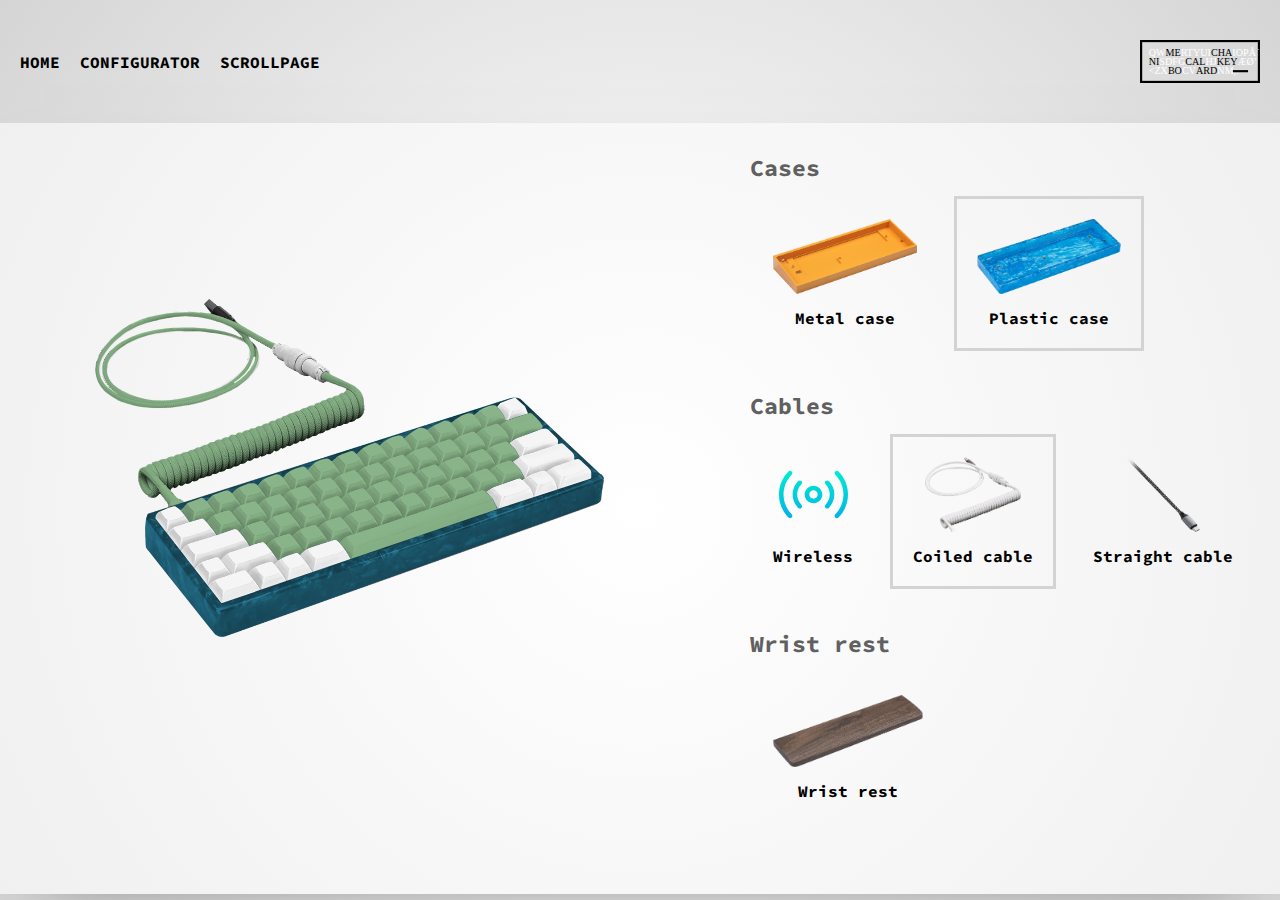
==== configurator.html @ 339ee1d7 "toggling features" ====
<!DOCTYPE html>
<html lang="en">
  <head>
    <meta charset="UTF-8" />
    <meta http-equiv="X-UA-Compatible" content="IE=edge" />
    <meta name="viewport" content="width=device-width, initial-scale=1.0" />
    <link rel="stylesheet" href="./styles/index.css" />
    <link rel="stylesheet" href="./styles/configurator.css" />
    <title>Keyboard configurator</title>
  </head>
  <body>
    <header class="wrapper header--configurator">
      <nav>
        <ul>
          <li><a href="./index.html">HOME</a></li>
          <li><a href="./configurator.html">CONFIGURATOR</a></li>
          <li><a href="./scrollpage.html">SCROLLPAGE</a></li>
        </ul>
      </nav>
      <img class="logo" src="./images/logo.svg" alt="mechanical keyboard" />
    </header>
    <div class="config-container wrapper">
      <div class="keyboard">
        <div class="color-picker"></div>
      </div>
      <div class="options">
        <span class="subheading">Cases</span>
        <div class="option-container">
          <div
            class="option-item"
            data-feature="metalCase"
            data-category="case"
          >
            <div class="option">
              <img src="./images/orange-case.svg" alt="" />
            </div>
            <h3>Metal case</h3>
          </div>
          <div
            class="option-item active"
            data-feature="plasticCase"
            data-category="case"
          >
            <div class="option">
              <img src="./images/blue-case.svg" alt="" />
            </div>
            <h3>Plastic case</h3>
          </div>
        </div>
        <span class="subheading">Cables</span>
        <div class="option-container">
          <div
            class="option-item"
            data-feature="wireless"
            data-category="cable"
          >
            <div class="option">
              <img src="./images/signal.svg" alt="" />
            </div>
            <h3>Wireless</h3>
          </div>
          <div
            class="option-item active"
            data-feature="coiledCable"
            data-category="cable"
          >
            <div class="option">
              <img src="./images/coiled-cable.svg" alt="" />
            </div>
            <h3>Coiled cable</h3>
          </div>
          <div
            class="option-item"
            data-feature="straightCable"
            data-category="cable"
          >
            <div class="option">
              <img src="./images/straight-cable.svg" alt="" />
            </div>
            <h3>Straight cable</h3>
          </div>
        </div>
        <span class="subheading">Wrist rest</span>
        <div class="option-container">
          <div
            class="option-item"
            data-feature="wristRest"
            data-category="wristRest"
          >
            <div class="option">
              <img src="./images/wrist-rest.svg" alt="" />
            </div>
            <h3>Wrist rest</h3>
          </div>
        </div>
      </div>
    </div>
    <div class="selectedFeatures"></div>

    <script src="./scripts/script.js"></script>
  </body>
</html>
---- styles/index.css ----
@import url("https://fonts.googleapis.com/css2?family=Source+Code+Pro:ital,wght@0,300;0,400;0,700;1,300&display=swap");

:root {
  --primary-font: "Source Code Pro", monospace;
}
* {
  margin: 0;
  padding: 0;
  box-sizing: border-box;
}

body {
  background: radial-gradient(
    circle,
    rgba(255, 255, 255, 1) 0%,
    rgba(213, 213, 213, 1) 100%
  );
}

.wrapper {
  max-width: 1400px;
  margin: 0px auto;
}
header {
  display: flex;
  flex-wrap: wrap;
  align-items: center;
  padding: 60px 20px;
}
nav ul {
  list-style: none;
  display: flex;
}
nav ul li a {
  text-decoration: none;
  color: black;
  padding-right: 20px;
  font-family: var(--primary-font);
  font-weight: 700;
}

.logo {
  position: absolute;
  left: 50%;
  transform: translateX(-50%);
  width: 190px;
}

main {
  height: 100vh;
  display: flex;
  align-items: center;
  justify-content: center;
}

.cta h1 {
  font-family: var(--primary-font);
  max-width: 500px;
  font-weight: 400;
  margin-bottom: 20px;
}

.cta h3 {
  font-family: var(--primary-font);
  margin-bottom: 25px;
  font-size: 16px;
  font-weight: 300;
  max-width: 500px;
}

.cta a {
  margin-top: 20px;
  background: black;
  border: none;
  padding: 15px 25px;
  color: white;
  font-family: var(--primary-font);
  text-decoration: none;
}
main img {
  padding-left: 50px;
  max-width: 800px;
}

.mechanical-switches {
  display: flex;
  align-items: center;
  justify-content: center;
}

.ms h3 {
  max-width: 400px;
}
---- styles/configurator.css ----
.header--configurator .logo {
  width: 120px;
  position: static;
  transform: unset;
}
.header--configurator {
  padding: 40px 20px;
  justify-content: space-between;
}

.config-container {
  display: flex;
  align-items: stretch;
  justify-content: center;
  background: radial-gradient(
    circle,
    rgba(255, 255, 255, 1) 0%,
    rgba(240, 240, 240, 1) 100%
  );
  margin: auto;
  -webkit-box-shadow: 0px 24px 71px -45px rgba(0, 0, 0, 0.56);
  -moz-box-shadow: 0px 24px 71px -45px rgba(0, 0, 0, 0.56);
  box-shadow: 0px 24px 71px -45px rgba(0, 0, 0, 0.56);
}

.options {
  padding: 30px 10px;
}
.config-container span {
  font-family: var(--primary-font);
  font-weight: 700;
  font-size: 23px;
  color: #606060;
}

h3 {
  font-family: var(--primary-font);
  font-size: 16px;
}
h4 {
  font-family: var(--primary-font);
  font-size: 12px;
  font-weight: 300;
  max-width: 100px;
}

.subheading {
  display: block;
  padding-bottom: 14px;
}

.option img {
  max-width: 150px;
  max-height: 75px;
  margin-bottom: 10px;
}

.option-container {
  display: flex;
  margin-bottom: 40px;
  justify-content: flex-start;
  max-width: 700px;
}
.option-item {
  padding: 20px;
  border: 3px solid transparent;
  margin-right: 14px;
  transition: all 0.3s;
  cursor: pointer;
  display: flex;
  flex-direction: column;
  align-items: center;
}

.option-item:hover,
.option-item.active {
  border: 3px solid lightgrey;
}

.keyboard {
  display: flex;
  flex-grow: 1;
  justify-content: center;
  align-items: center;
  position: relative;
}

svg {
  display: block;
  width: 600px;
  height: auto;
}

svg g:not(.shadow) path:hover {
  filter: contrast(0.5);
  cursor: pointer;
}

.shadow {
  pointer-events: none;
}

.color-picker {
  position: absolute;
  top: 0;
  right: 0;
}
.color {
  --color: black;
  width: 70px;
  height: 70px;
  border: 5px solid var(--color);
  background: var(--color);
  cursor: pointer;
  transition: all 0.3s ease-in-out;
}

.color:hover {
  transform: scale(1.1);
  transform-origin: center;
}

.color.active {
  border: 5px solid black;
  transform: scale(1.1);
}
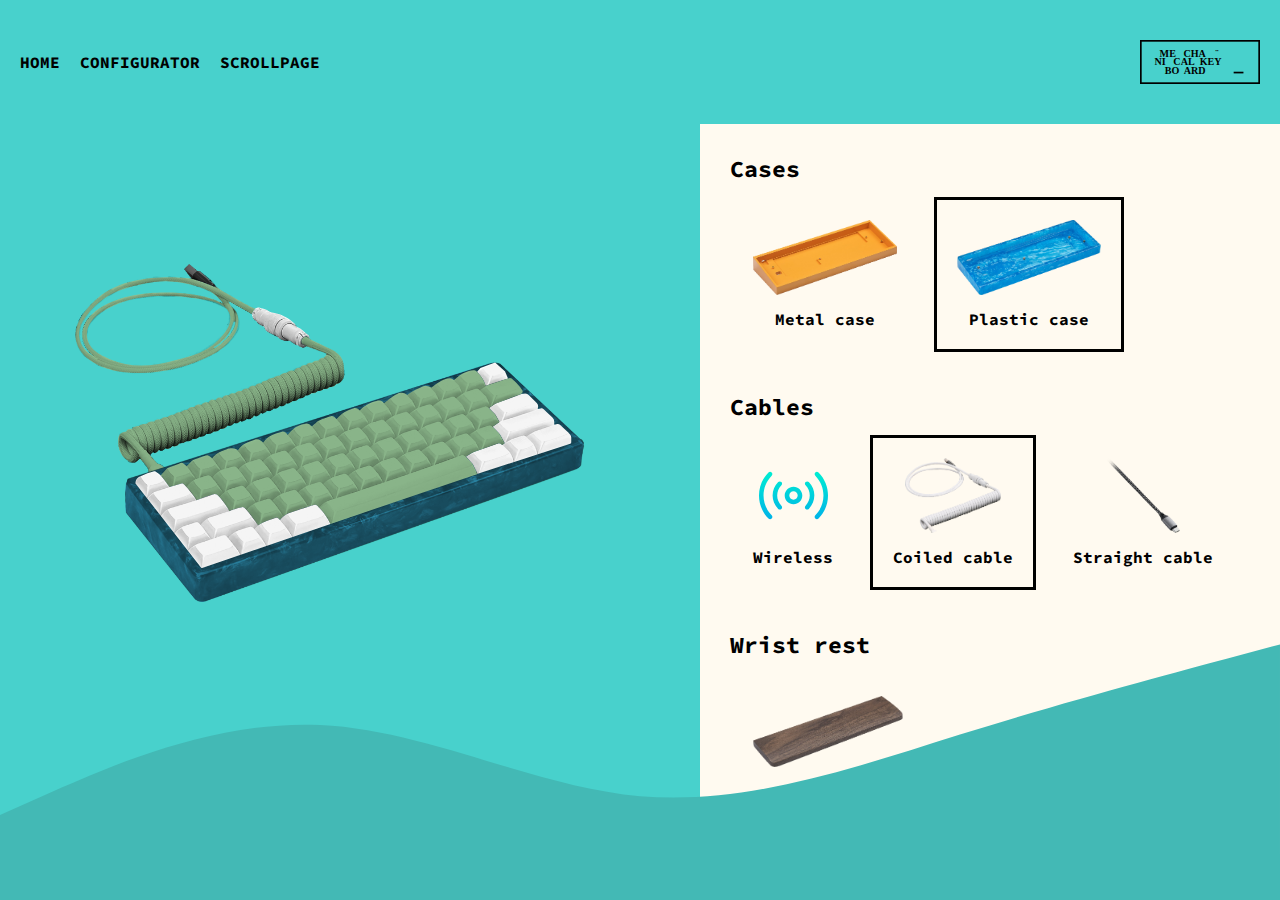
==== commit 67285324: "wave" ====
--- a/configurator.html
+++ b/configurator.html
@@ -17,13 +17,38 @@
           <li><a href="./scrollpage.html">SCROLLPAGE</a></li>
         </ul>
       </nav>
-      <img class="logo" src="./images/logo.svg" alt="mechanical keyboard" />
+      <img
+        class="logo"
+        src="./images/other/logo.svg"
+        alt="mechanical keyboard"
+      />
     </header>
     <div class="config-container wrapper">
+      <svg
+        xmlns="http://www.w3.org/2000/svg"
+        viewBox="0 0 1440 320"
+        style="
+          position: fixed;
+          z-index: 1;
+          width: 100%;
+          bottom: 0px;
+          width: 100vw;
+          left: 0;
+          pointer-events: none;
+        "
+      >
+        <path
+          fill="#0099ff"
+          fill-opacity="1"
+          d="M0,224L60,197.3C120,171,240,117,360,122.7C480,128,600,192,720,202.7C840,213,960,171,1080,133.3C1200,96,1320,64,1380,48L1440,32L1440,320L1380,320C1320,320,1200,320,1080,320C960,320,840,320,720,320C600,320,480,320,360,320C240,320,120,320,60,320L0,320Z"
+          style="fill: #43b9b5"
+        ></path>
+      </svg>
       <div class="keyboard">
         <div class="color-picker"></div>
+        <div class="selectedFeatures"></div>
       </div>
-      <div class="options">
+      <div class="options slide-up">
         <span class="subheading">Cases</span>
         <div class="option-container">
           <div
@@ -32,7 +57,7 @@
             data-category="case"
           >
             <div class="option">
-              <img src="./images/orange-case.svg" alt="" />
+              <img src="./images/features/metalCase.svg" alt="" />
             </div>
             <h3>Metal case</h3>
           </div>
@@ -42,7 +67,7 @@
             data-category="case"
           >
             <div class="option">
-              <img src="./images/blue-case.svg" alt="" />
+              <img src="./images/features/plasticCase.svg" alt="" />
             </div>
             <h3>Plastic case</h3>
           </div>
@@ -55,7 +80,7 @@
             data-category="cable"
           >
             <div class="option">
-              <img src="./images/signal.svg" alt="" />
+              <img src="./images/features/wireless.svg" alt="" />
             </div>
             <h3>Wireless</h3>
           </div>
@@ -65,7 +90,7 @@
             data-category="cable"
           >
             <div class="option">
-              <img src="./images/coiled-cable.svg" alt="" />
+              <img src="./images/features/coiledCable.svg" alt="" />
             </div>
             <h3>Coiled cable</h3>
           </div>
@@ -75,7 +100,7 @@
             data-category="cable"
           >
             <div class="option">
-              <img src="./images/straight-cable.svg" alt="" />
+              <img src="./images/features/straightCable.svg" alt="" />
             </div>
             <h3>Straight cable</h3>
           </div>
@@ -88,14 +113,13 @@
             data-category="wristRest"
           >
             <div class="option">
-              <img src="./images/wrist-rest.svg" alt="" />
+              <img src="./images/features/wristRest.svg" alt="" />
             </div>
             <h3>Wrist rest</h3>
           </div>
         </div>
       </div>
     </div>
-    <div class="selectedFeatures"></div>
 
     <script src="./scripts/script.js"></script>
   </body>
--- a/styles/index.css
+++ b/styles/index.css
@@ -10,11 +10,7 @@
 }
 
 body {
-  background: radial-gradient(
-    circle,
-    rgba(255, 255, 255, 1) 0%,
-    rgba(213, 213, 213, 1) 100%
-  );
+  background: ghostwhite;
 }
 
 .wrapper {
@@ -91,3 +87,29 @@
 .ms h3 {
   max-width: 400px;
 }
+
+.jumpout {
+  animation: jumpout 0.4s cubic-bezier(0.17, 0.67, 0.55, 1.3);
+}
+
+@keyframes jumpout {
+  from {
+    transform: translateY(-120px);
+  }
+  to {
+    transform: translateY(0);
+  }
+}
+
+.slide-up {
+  animation: slide-up 0.7s cubic-bezier(0.17, 0.67, 0.68, 1.19);
+}
+
+@keyframes slide-up {
+  from {
+    transform: translateY(100%);
+  }
+  to {
+    transform: translateY(0);
+  }
+}
--- a/styles/configurator.css
+++ b/styles/configurator.css
@@ -1,3 +1,8 @@
+body {
+  background: mediumturquoise !important;
+  overflow-y: hidden;
+}
+
 .header--configurator .logo {
   width: 120px;
   position: static;
@@ -10,27 +15,69 @@
 
 .config-container {
   display: flex;
-  align-items: stretch;
-  justify-content: center;
-  background: radial-gradient(
-    circle,
-    rgba(255, 255, 255, 1) 0%,
-    rgba(240, 240, 240, 1) 100%
-  );
   margin: auto;
-  -webkit-box-shadow: 0px 24px 71px -45px rgba(0, 0, 0, 0.56);
-  -moz-box-shadow: 0px 24px 71px -45px rgba(0, 0, 0, 0.56);
-  box-shadow: 0px 24px 71px -45px rgba(0, 0, 0, 0.56);
+  height: calc(100vh - 200px);
 }
 
-.options {
-  padding: 30px 10px;
-}
 .config-container span {
   font-family: var(--primary-font);
   font-weight: 700;
   font-size: 23px;
-  color: #606060;
+  color: black;
+}
+
+.options {
+  padding: 30px;
+  background: floralwhite;
+  align-self: flex-start;
+}
+
+.keyboard {
+  display: flex;
+  flex-grow: 1;
+  justify-content: center;
+  align-items: center;
+  align-self: stretch;
+  position: relative;
+  z-index: 3;
+  overflow-y: hidden;
+}
+
+.option img {
+  max-width: 150px;
+  max-height: 75px;
+  margin-bottom: 10px;
+}
+
+.option-container {
+  display: flex;
+  margin-bottom: 40px;
+  justify-content: flex-start;
+  max-width: 700px;
+}
+
+.option-container:last-child {
+  margin-bottom: 0px;
+}
+
+.option-item {
+  padding: 20px;
+  border: 3px solid transparent;
+  margin-right: 14px;
+  transition: all 0.3s;
+  cursor: pointer;
+  display: flex;
+  flex-direction: column;
+  align-items: center;
+}
+
+.option-item:hover,
+.option-item.active {
+  border: 3px solid black;
+}
+
+.option-item.focused {
+  border: 3px solid rgb(22, 142, 255);
 }
 
 h3 {
@@ -47,42 +94,7 @@
 .subheading {
   display: block;
   padding-bottom: 14px;
-}
-
-.option img {
-  max-width: 150px;
-  max-height: 75px;
-  margin-bottom: 10px;
-}
-
-.option-container {
-  display: flex;
-  margin-bottom: 40px;
-  justify-content: flex-start;
-  max-width: 700px;
-}
-.option-item {
-  padding: 20px;
-  border: 3px solid transparent;
-  margin-right: 14px;
-  transition: all 0.3s;
-  cursor: pointer;
-  display: flex;
-  flex-direction: column;
-  align-items: center;
-}
-
-.option-item:hover,
-.option-item.active {
-  border: 3px solid lightgrey;
-}
-
-.keyboard {
-  display: flex;
-  flex-grow: 1;
-  justify-content: center;
-  align-items: center;
-  position: relative;
+  color: black;
 }
 
 svg {
@@ -91,9 +103,14 @@
   height: auto;
 }
 
-svg g:not(.shadow) path:hover {
+svg g:not(.shadow, .keycaps):hover {
   filter: contrast(0.5);
   cursor: pointer;
+}
+
+g.focused {
+  stroke-width: 3px;
+  stroke: rgb(22, 142, 255);
 }
 
 .shadow {
@@ -104,6 +121,8 @@
   position: absolute;
   top: 0;
   right: 0;
+  display: flex;
+  margin: 20px;
 }
 .color {
   --color: black;
@@ -113,6 +132,7 @@
   background: var(--color);
   cursor: pointer;
   transition: all 0.3s ease-in-out;
+  margin-right: 5px;
 }
 
 .color:hover {
@@ -124,3 +144,16 @@
   border: 5px solid black;
   transform: scale(1.1);
 }
+
+.selectedFeatures {
+  display: flex;
+  position: absolute;
+  bottom: 0;
+  left: 0;
+  margin: 30px;
+}
+
+.selectedFeature img {
+  height: 50px;
+  margin-right: 20px;
+}
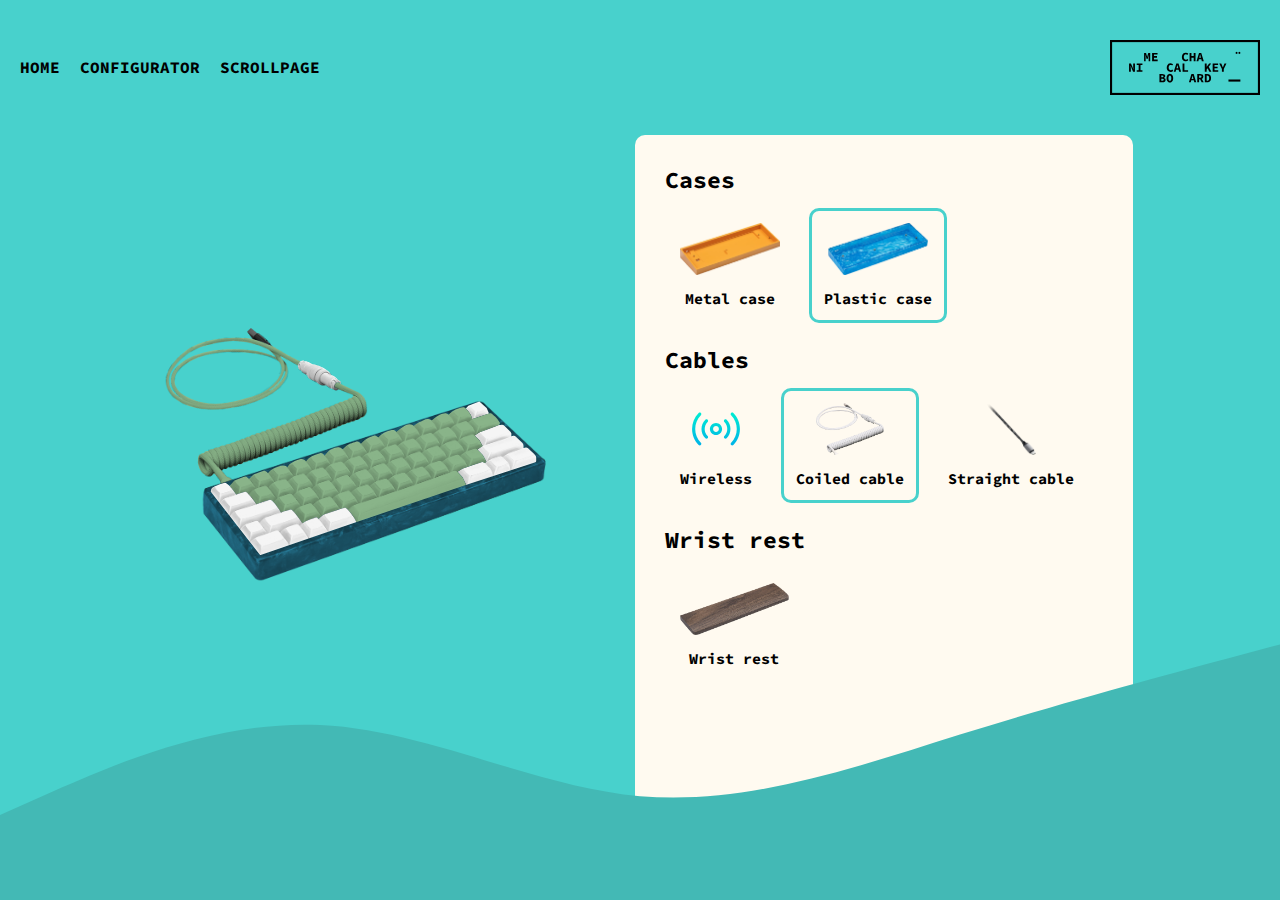
==== commit efb7e3ba: "colors" ====
--- a/configurator.html
+++ b/configurator.html
@@ -120,7 +120,26 @@
         </div>
       </div>
     </div>
+    <svg
+      width="100"
+      height="50"
+      version="1.1"
+      xmlns="http://www.w3.org/2000/svg"
+    >
+      <style type="text/css">
+        rect {
+          fill: url(#MyGradient);
+        }
+      </style>
+      <defs>
+        <linearGradient id="MyGradient">
+          <stop offset="5%" stop-color="#F60" />
+          <stop offset="95%" stop-color="#FF6" />
+        </linearGradient>
+      </defs>
 
+      <rect width="100" height="50" />
+    </svg>
     <script src="./scripts/script.js"></script>
   </body>
 </html>
--- a/styles/configurator.css
+++ b/styles/configurator.css
@@ -4,7 +4,7 @@
 }
 
 .header--configurator .logo {
-  width: 120px;
+  width: 150px;
   position: static;
   transform: unset;
 }
@@ -15,6 +15,7 @@
 
 .config-container {
   display: flex;
+  justify-content: center;
   margin: auto;
   height: calc(100vh - 200px);
 }
@@ -29,29 +30,29 @@
 .options {
   padding: 30px;
   background: floralwhite;
-  align-self: flex-start;
+  align-self: stretch;
+  border-radius: 10px;
 }
 
 .keyboard {
   display: flex;
-  flex-grow: 1;
   justify-content: center;
   align-items: center;
   align-self: stretch;
   position: relative;
   z-index: 3;
-  overflow-y: hidden;
+  overflow: hidden;
 }
 
 .option img {
-  max-width: 150px;
-  max-height: 75px;
+  max-width: 131px;
+  max-height: 52px;
   margin-bottom: 10px;
 }
 
 .option-container {
   display: flex;
-  margin-bottom: 40px;
+  margin-bottom: 22px;
   justify-content: flex-start;
   max-width: 700px;
 }
@@ -61,9 +62,10 @@
 }
 
 .option-item {
-  padding: 20px;
+  padding: 12px;
   border: 3px solid transparent;
   margin-right: 14px;
+  border-radius: 10px;
   transition: all 0.3s;
   cursor: pointer;
   display: flex;
@@ -73,7 +75,7 @@
 
 .option-item:hover,
 .option-item.active {
-  border: 3px solid black;
+  border: 3px solid mediumturquoise;
 }
 
 .option-item.focused {
@@ -82,7 +84,7 @@
 
 h3 {
   font-family: var(--primary-font);
-  font-size: 16px;
+  font-size: 15px;
 }
 h4 {
   font-family: var(--primary-font);
@@ -97,13 +99,15 @@
   color: black;
 }
 
-svg {
+svg#keyboard {
   display: block;
-  width: 600px;
   height: auto;
+  width: 35vw;
+  max-width: 500px;
+  margin-right: 40px;
 }
 
-svg g:not(.shadow, .keycaps):hover {
+svg#keyboard g:not(.shadow, .keycaps):hover {
   filter: contrast(0.5);
   cursor: pointer;
 }
@@ -126,8 +130,8 @@
 }
 .color {
   --color: black;
-  width: 70px;
-  height: 70px;
+  width: 45px;
+  height: 45px;
   border: 5px solid var(--color);
   background: var(--color);
   cursor: pointer;
@@ -141,7 +145,7 @@
 }
 
 .color.active {
-  border: 5px solid black;
+  border: 2px solid black;
   transform: scale(1.1);
 }
 
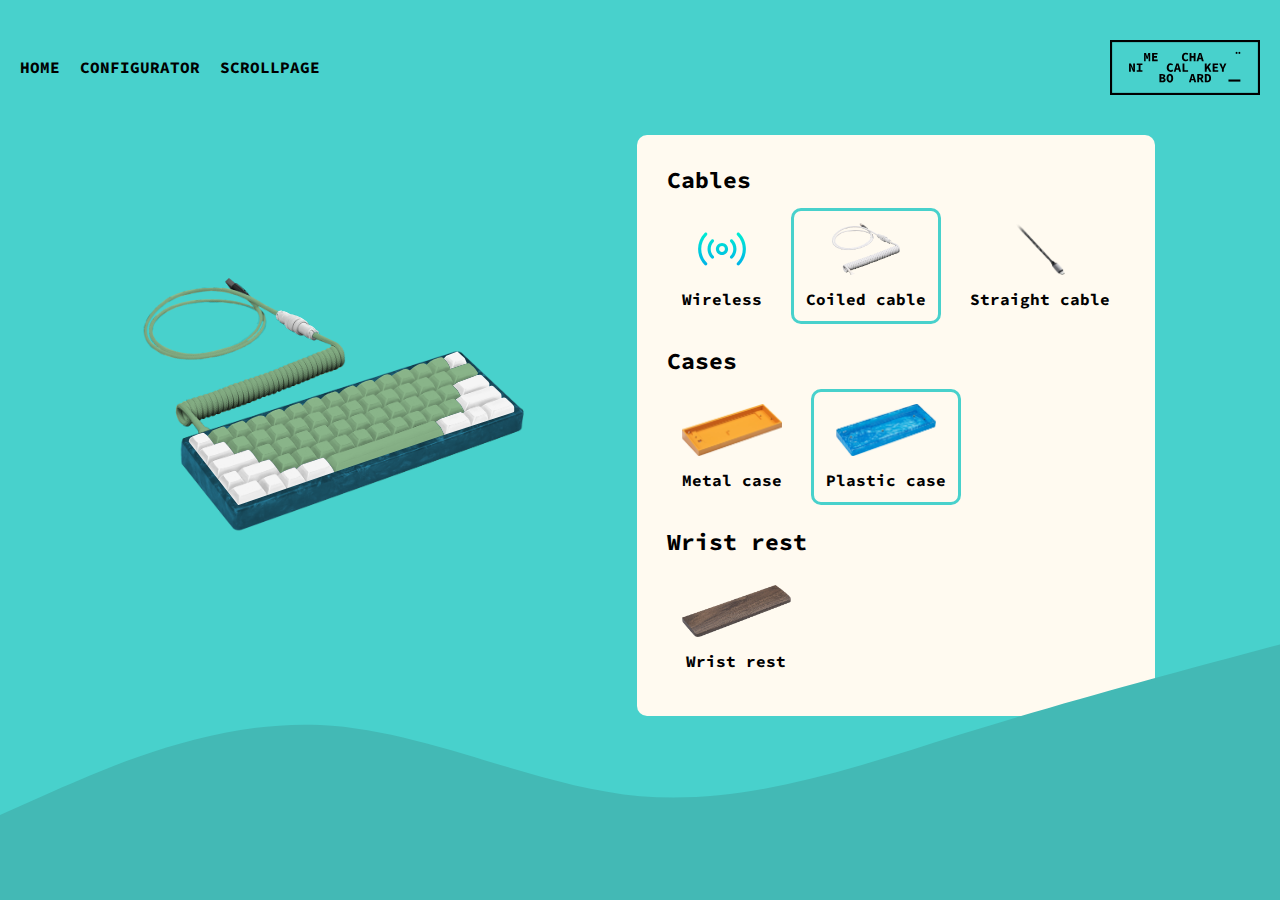
==== commit 92245c60: "responsivness" ====
--- a/configurator.html
+++ b/configurator.html
@@ -25,17 +25,9 @@
     </header>
     <div class="config-container wrapper">
       <svg
+        class="wave"
         xmlns="http://www.w3.org/2000/svg"
         viewBox="0 0 1440 320"
-        style="
-          position: fixed;
-          z-index: 1;
-          width: 100%;
-          bottom: 0px;
-          width: 100vw;
-          left: 0;
-          pointer-events: none;
-        "
       >
         <path
           fill="#0099ff"
@@ -49,29 +41,6 @@
         <div class="selectedFeatures"></div>
       </div>
       <div class="options slide-up">
-        <span class="subheading">Cases</span>
-        <div class="option-container">
-          <div
-            class="option-item"
-            data-feature="metalCase"
-            data-category="case"
-          >
-            <div class="option">
-              <img src="./images/features/metalCase.svg" alt="" />
-            </div>
-            <h3>Metal case</h3>
-          </div>
-          <div
-            class="option-item active"
-            data-feature="plasticCase"
-            data-category="case"
-          >
-            <div class="option">
-              <img src="./images/features/plasticCase.svg" alt="" />
-            </div>
-            <h3>Plastic case</h3>
-          </div>
-        </div>
         <span class="subheading">Cables</span>
         <div class="option-container">
           <div
@@ -105,6 +74,30 @@
             <h3>Straight cable</h3>
           </div>
         </div>
+        <span class="subheading">Cases</span>
+        <div class="option-container">
+          <div
+            class="option-item"
+            data-feature="metalCase"
+            data-category="case"
+          >
+            <div class="option">
+              <img src="./images/features/metalCase.svg" alt="" />
+            </div>
+            <h3>Metal case</h3>
+          </div>
+          <div
+            class="option-item active"
+            data-feature="plasticCase"
+            data-category="case"
+          >
+            <div class="option">
+              <img src="./images/features/plasticCase.svg" alt="" />
+            </div>
+            <h3>Plastic case</h3>
+          </div>
+        </div>
+
         <span class="subheading">Wrist rest</span>
         <div class="option-container">
           <div
@@ -120,26 +113,6 @@
         </div>
       </div>
     </div>
-    <svg
-      width="100"
-      height="50"
-      version="1.1"
-      xmlns="http://www.w3.org/2000/svg"
-    >
-      <style type="text/css">
-        rect {
-          fill: url(#MyGradient);
-        }
-      </style>
-      <defs>
-        <linearGradient id="MyGradient">
-          <stop offset="5%" stop-color="#F60" />
-          <stop offset="95%" stop-color="#FF6" />
-        </linearGradient>
-      </defs>
-
-      <rect width="100" height="50" />
-    </svg>
     <script src="./scripts/script.js"></script>
   </body>
 </html>
--- a/styles/index.css
+++ b/styles/index.css
@@ -22,6 +22,7 @@
   flex-wrap: wrap;
   align-items: center;
   padding: 60px 20px;
+  justify-content: space-between;
 }
 nav ul {
   list-style: none;
@@ -36,9 +37,6 @@
 }
 
 .logo {
-  position: absolute;
-  left: 50%;
-  transform: translateX(-50%);
   width: 190px;
 }
 
--- a/styles/configurator.css
+++ b/styles/configurator.css
@@ -18,6 +18,9 @@
   justify-content: center;
   margin: auto;
   height: calc(100vh - 200px);
+  margin: auto;
+  max-width: 1161px;
+  padding: 0 20px;
 }
 
 .config-container span {
@@ -30,7 +33,7 @@
 .options {
   padding: 30px;
   background: floralwhite;
-  align-self: stretch;
+  align-self: flex-start;
   border-radius: 10px;
 }
 
@@ -71,8 +74,11 @@
   display: flex;
   flex-direction: column;
   align-items: center;
-}
-
+  text-align: center;
+}
+.option-item:last-child {
+  margin-right: 0px;
+}
 .option-item:hover,
 .option-item.active {
   border: 3px solid mediumturquoise;
@@ -84,7 +90,7 @@
 
 h3 {
   font-family: var(--primary-font);
-  font-size: 15px;
+  font-size: 16px;
 }
 h4 {
   font-family: var(--primary-font);
@@ -104,7 +110,8 @@
   height: auto;
   width: 35vw;
   max-width: 500px;
-  margin-right: 40px;
+  margin-right: 5vw;
+  margin-bottom: 100px;
 }
 
 svg#keyboard g:not(.shadow, .keycaps):hover {
@@ -161,3 +168,56 @@
   height: 50px;
   margin-right: 20px;
 }
+
+.wave {
+  position: fixed;
+  z-index: 1;
+  width: 100%;
+  bottom: 0px;
+  width: 100vw;
+  left: 0;
+  pointer-events: none;
+}
+
+@media only screen and (max-width: 900px) {
+  .option-container {
+    flex-wrap: wrap;
+  }
+  .option-item {
+    max-width: 100px;
+  }
+  .option-item h3 {
+    font-size: 14px;
+  }
+  .option-item img {
+    max-width: 40px;
+    max-height: 40px;
+  }
+  .config-container {
+    flex-direction: column;
+    align-items: center;
+    justify-content: center;
+    height: unset;
+  }
+  .options {
+    align-self: unset;
+    width: 100%;
+  }
+  .keyboard {
+    height: 340px;
+  }
+  svg#keyboard {
+    margin: 0;
+    width: 260px;
+  }
+  .wave {
+    display: none;
+  }
+  body {
+    overflow-y: auto;
+  }
+  .selectedFeature img {
+    height: 40px;
+    margin-right: 15px;
+  }
+}
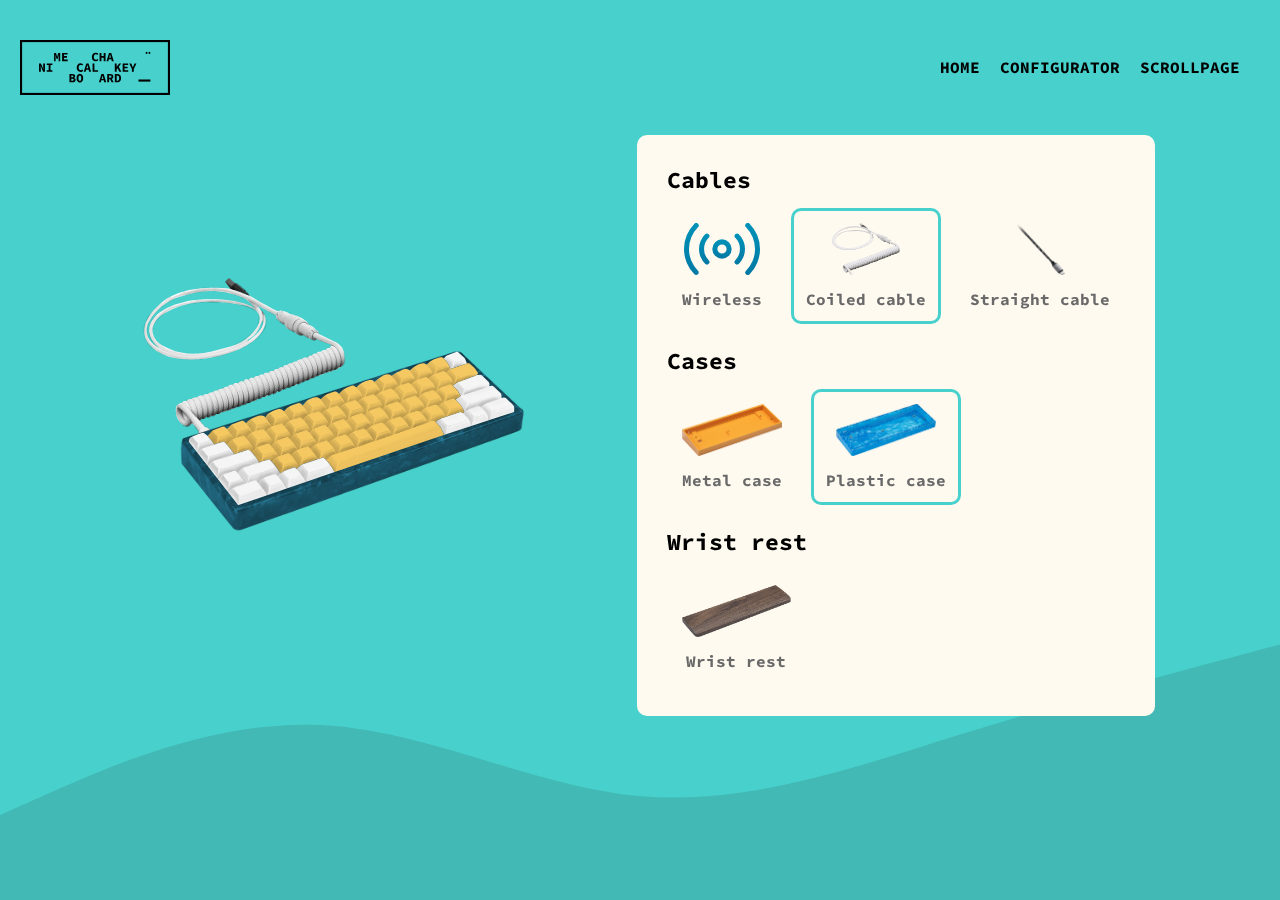
==== commit b12aa94b: "nav" ====
--- a/configurator.html
+++ b/configurator.html
@@ -10,6 +10,11 @@
   </head>
   <body>
     <header class="wrapper header--configurator">
+      <img
+        class="logo"
+        src="./images/other/logo.svg"
+        alt="mechanical keyboard"
+      />
       <nav>
         <ul>
           <li><a href="./index.html">HOME</a></li>
@@ -17,11 +22,6 @@
           <li><a href="./scrollpage.html">SCROLLPAGE</a></li>
         </ul>
       </nav>
-      <img
-        class="logo"
-        src="./images/other/logo.svg"
-        alt="mechanical keyboard"
-      />
     </header>
     <div class="config-container wrapper">
       <svg
--- a/styles/index.css
+++ b/styles/index.css
@@ -41,7 +41,6 @@
 }
 
 main {
-  height: 100vh;
   display: flex;
   align-items: center;
   justify-content: center;
--- a/styles/configurator.css
+++ b/styles/configurator.css
@@ -88,9 +88,10 @@
   border: 3px solid rgb(22, 142, 255);
 }
 
-h3 {
+.option-item h3 {
   font-family: var(--primary-font);
   font-size: 16px;
+  color: dimgray;
 }
 h4 {
   font-family: var(--primary-font);
@@ -137,8 +138,8 @@
 }
 .color {
   --color: black;
-  width: 45px;
-  height: 45px;
+  width: 60px;
+  height: 60px;
   border: 5px solid var(--color);
   background: var(--color);
   cursor: pointer;
@@ -152,7 +153,7 @@
 }
 
 .color.active {
-  border: 2px solid black;
+  border: 3px solid black;
   transform: scale(1.1);
 }
 
@@ -171,7 +172,7 @@
 
 .wave {
   position: fixed;
-  z-index: 1;
+  z-index: -1;
   width: 100%;
   bottom: 0px;
   width: 100vw;
@@ -220,4 +221,19 @@
     height: 40px;
     margin-right: 15px;
   }
-}
+  .color {
+    width: 45px;
+    height: 45px;
+  }
+}
+
+@media only screen and (max-width: 570px) {
+  .header--configurator {
+    justify-content: center;
+    flex-wrap: wrap-reverse;
+  }
+  .logo {
+    padding-bottom: 20px;
+    width: 190px;
+  }
+}
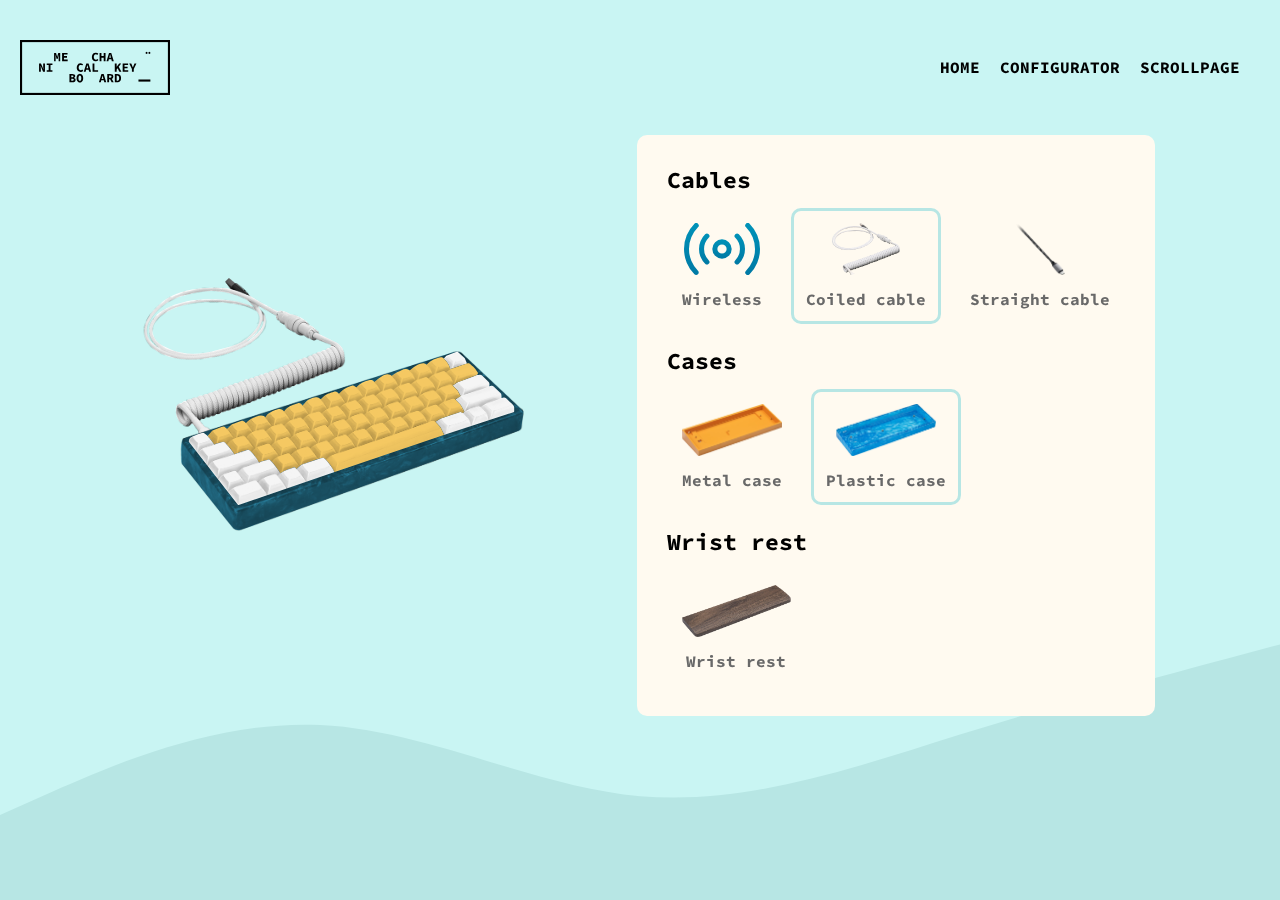
==== commit 01a3cdcb: "finals" ====
--- a/configurator.html
+++ b/configurator.html
@@ -30,10 +30,8 @@
         viewBox="0 0 1440 320"
       >
         <path
-          fill="#0099ff"
           fill-opacity="1"
           d="M0,224L60,197.3C120,171,240,117,360,122.7C480,128,600,192,720,202.7C840,213,960,171,1080,133.3C1200,96,1320,64,1380,48L1440,32L1440,320L1380,320C1320,320,1200,320,1080,320C960,320,840,320,720,320C600,320,480,320,360,320C240,320,120,320,60,320L0,320Z"
-          style="fill: #43b9b5"
         ></path>
       </svg>
       <div class="keyboard">
--- a/styles/index.css
+++ b/styles/index.css
@@ -46,6 +46,12 @@
   justify-content: center;
 }
 
+.home {
+  display: flex;
+  flex-wrap: wrap;
+  padding: 0 20px;
+}
+
 .cta h1 {
   font-family: var(--primary-font);
   max-width: 500px;
@@ -60,25 +66,37 @@
   font-weight: 300;
   max-width: 500px;
 }
+.bubble::before {
+  position: absolute;
+  content: "";
+  width: 400px;
+  height: 400px;
+  background: lightblue;
+  top: 0;
+  left: 20%;
+  border-radius: 50%;
+  z-index: -1;
+}
+.bubble {
+  position: relative;
+}
+.cta a:hover {
+  border-bottom: 3px solid lightblue;
+  content: "";
+}
 
 .cta a {
   margin-top: 20px;
-  background: black;
   border: none;
-  padding: 15px 25px;
-  color: white;
+  padding: 7px 0;
+  color: black;
   font-family: var(--primary-font);
   text-decoration: none;
 }
-main img {
+.showcase {
   padding-left: 50px;
-  max-width: 800px;
-}
-
-.mechanical-switches {
-  display: flex;
-  align-items: center;
-  justify-content: center;
+  max-width: 700px;
+  width: 100%;
 }
 
 .ms h3 {
--- a/styles/configurator.css
+++ b/styles/configurator.css
@@ -1,5 +1,5 @@
 body {
-  background: mediumturquoise !important;
+  background: #c9f5f3 !important;
   overflow-y: hidden;
 }
 
@@ -81,7 +81,7 @@
 }
 .option-item:hover,
 .option-item.active {
-  border: 3px solid mediumturquoise;
+  border: 3px solid #b7e6e4;
 }
 
 .option-item.focused {
@@ -179,7 +179,9 @@
   left: 0;
   pointer-events: none;
 }
-
+.wave path {
+  fill: #b7e6e4;
+}
 @media only screen and (max-width: 900px) {
   .option-container {
     flex-wrap: wrap;
